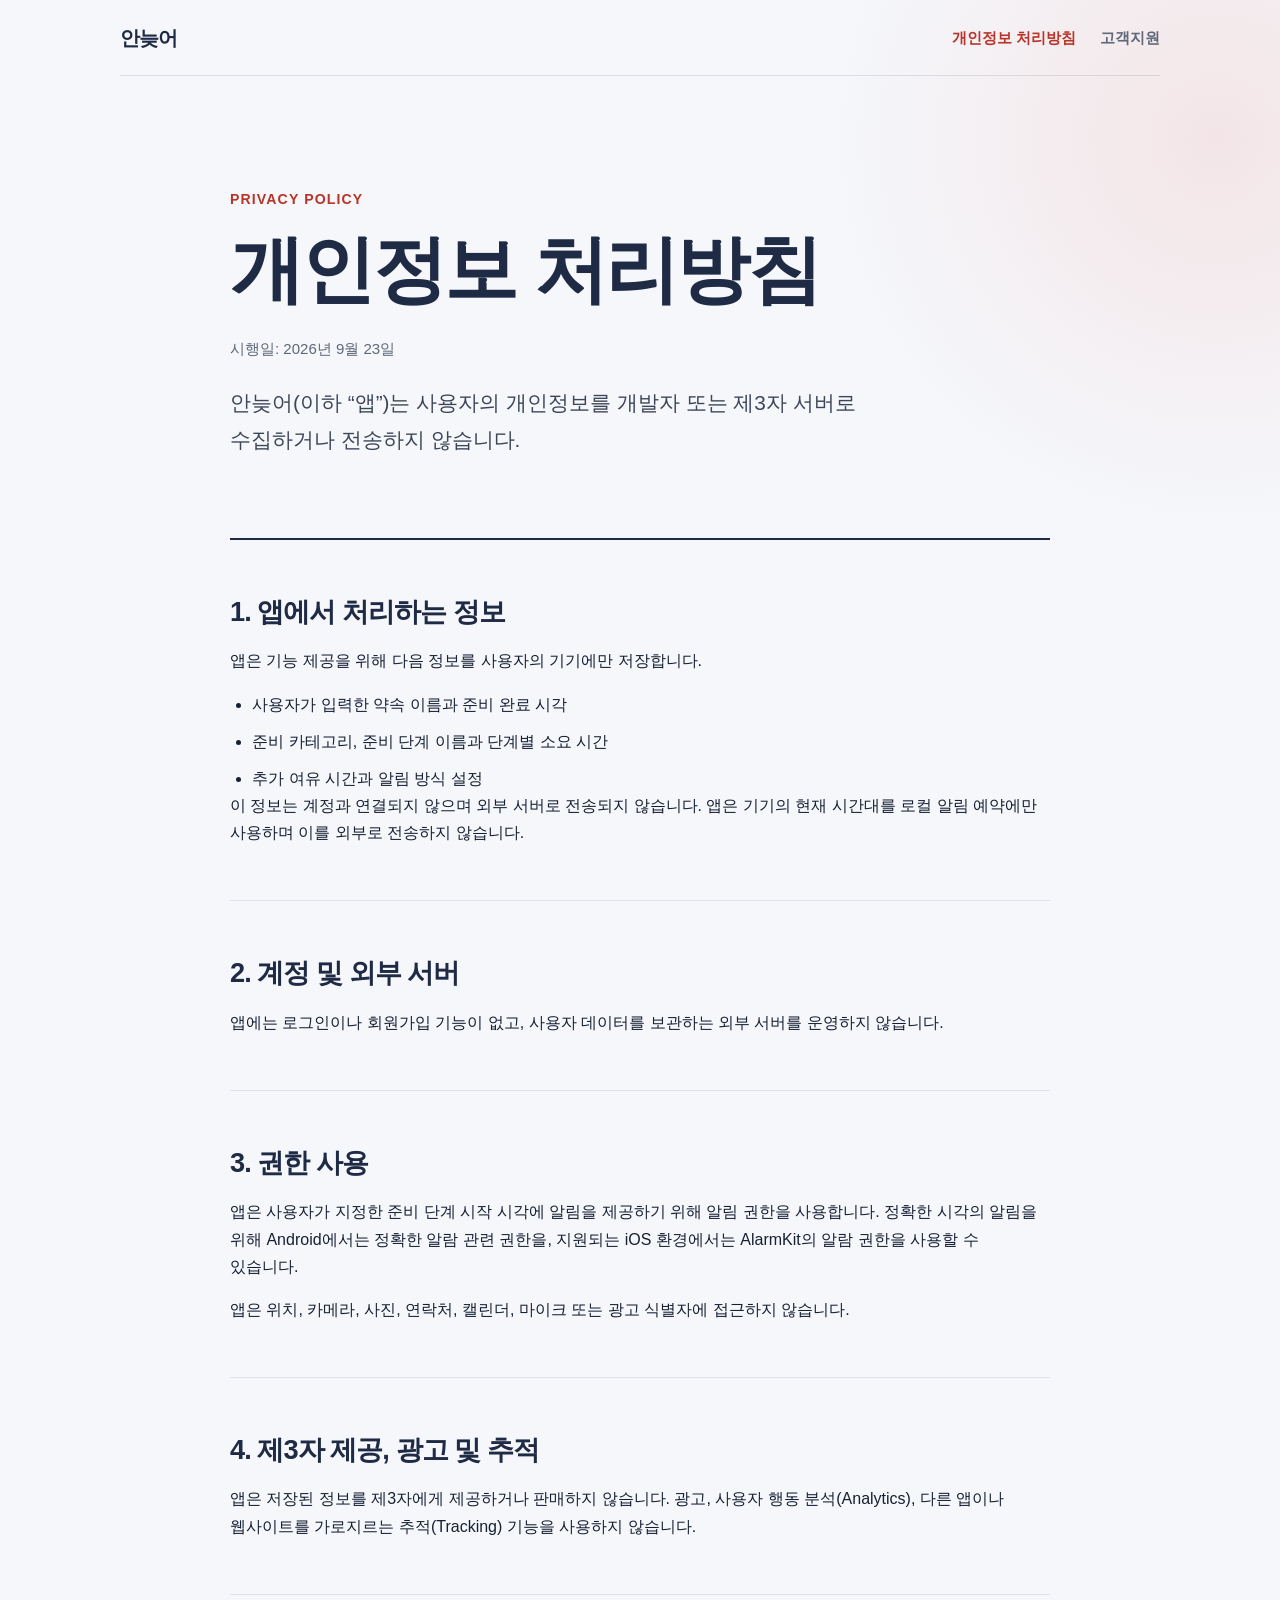
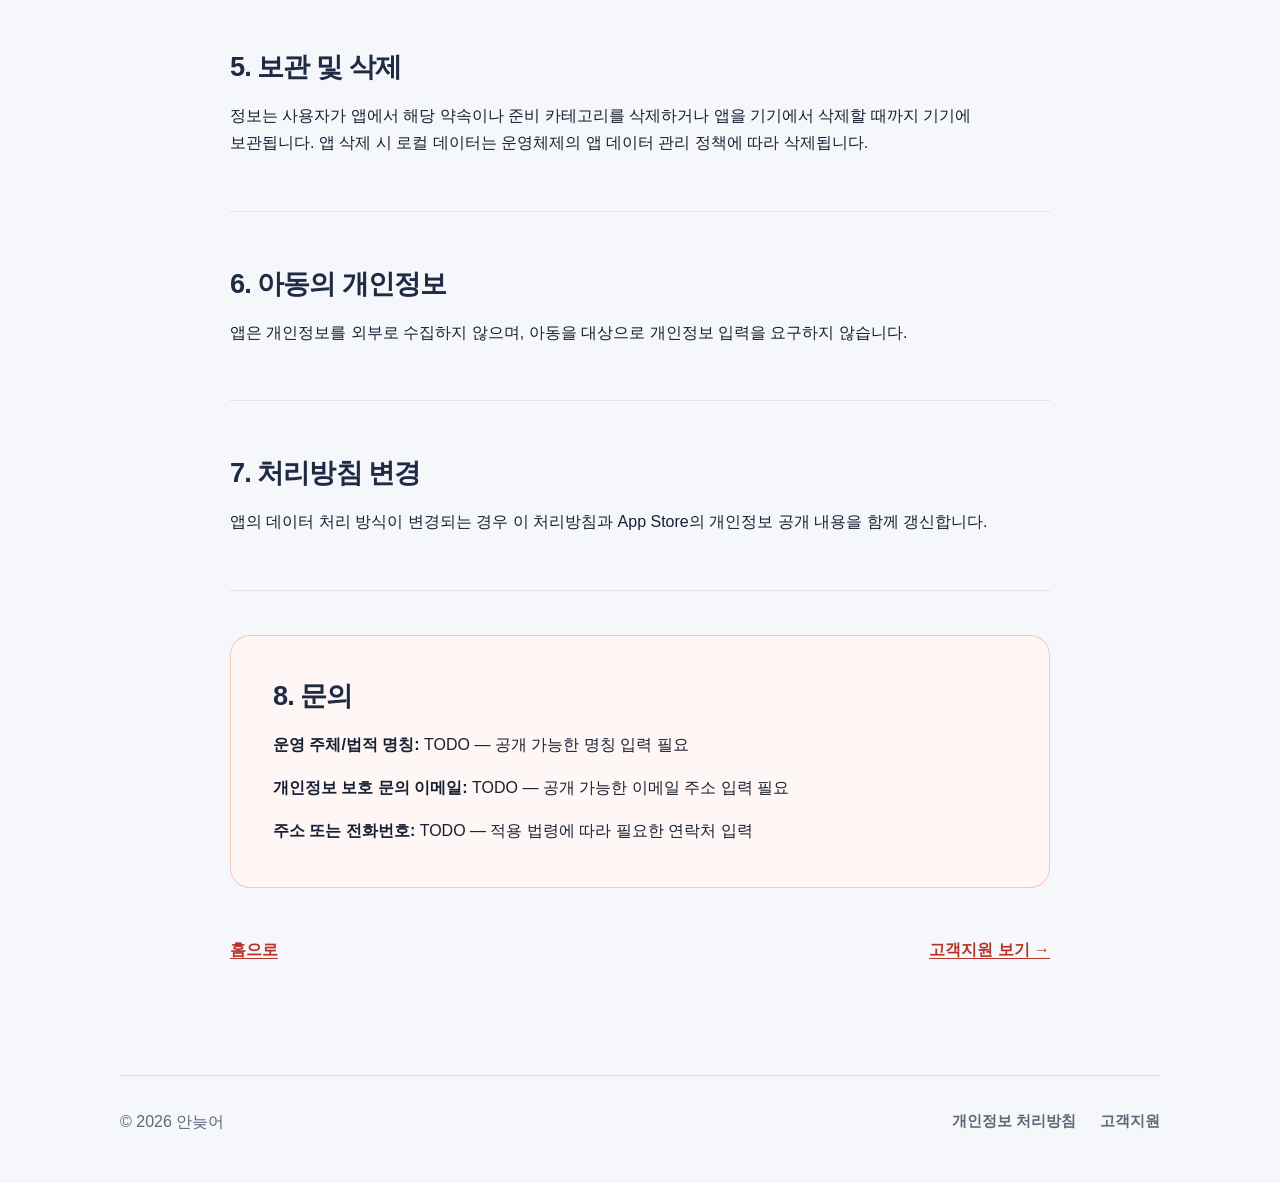
==== privacy-policy/index.html @ 20ddfb74 "feat: add app support pages" ====
<!doctype html>
<html lang="ko">
<head>
  <meta charset="utf-8">
  <meta name="viewport" content="width=device-width, initial-scale=1">
  <meta name="description" content="안늦어 앱 개인정보 처리방침입니다.">
  <title>개인정보 처리방침 | 안늦어</title>
  <link rel="stylesheet" href="../assets/style.css">
</head>
<body>
  <header class="site-header">
    <a class="brand" href="../" aria-label="안늦어 홈">안늦어</a>
    <nav aria-label="주요 메뉴">
      <a href="./" aria-current="page">개인정보 처리방침</a>
      <a href="../support/">고객지원</a>
    </nav>
  </header>

  <main class="document">
    <header class="document-header">
      <p class="eyebrow">Privacy Policy</p>
      <h1>개인정보 처리방침</h1>
      <p class="effective-date">시행일: 2026년 9월 23일</p>
      <p class="lead">안늦어(이하 “앱”)는 사용자의 개인정보를 개발자 또는 제3자 서버로 수집하거나 전송하지 않습니다.</p>
    </header>

    <article>
      <section>
        <h2>1. 앱에서 처리하는 정보</h2>
        <p>앱은 기능 제공을 위해 다음 정보를 사용자의 기기에만 저장합니다.</p>
        <ul>
          <li>사용자가 입력한 약속 이름과 준비 완료 시각</li>
          <li>준비 카테고리, 준비 단계 이름과 단계별 소요 시간</li>
          <li>추가 여유 시간과 알림 방식 설정</li>
        </ul>
        <p>이 정보는 계정과 연결되지 않으며 외부 서버로 전송되지 않습니다. 앱은 기기의 현재 시간대를 로컬 알림 예약에만 사용하며 이를 외부로 전송하지 않습니다.</p>
      </section>

      <section>
        <h2>2. 계정 및 외부 서버</h2>
        <p>앱에는 로그인이나 회원가입 기능이 없고, 사용자 데이터를 보관하는 외부 서버를 운영하지 않습니다.</p>
      </section>

      <section>
        <h2>3. 권한 사용</h2>
        <p>앱은 사용자가 지정한 준비 단계 시작 시각에 알림을 제공하기 위해 알림 권한을 사용합니다. 정확한 시각의 알림을 위해 Android에서는 정확한 알람 관련 권한을, 지원되는 iOS 환경에서는 AlarmKit의 알람 권한을 사용할 수 있습니다.</p>
        <p>앱은 위치, 카메라, 사진, 연락처, 캘린더, 마이크 또는 광고 식별자에 접근하지 않습니다.</p>
      </section>

      <section>
        <h2>4. 제3자 제공, 광고 및 추적</h2>
        <p>앱은 저장된 정보를 제3자에게 제공하거나 판매하지 않습니다. 광고, 사용자 행동 분석(Analytics), 다른 앱이나 웹사이트를 가로지르는 추적(Tracking) 기능을 사용하지 않습니다.</p>
      </section>

      <section>
        <h2>5. 보관 및 삭제</h2>
        <p>정보는 사용자가 앱에서 해당 약속이나 준비 카테고리를 삭제하거나 앱을 기기에서 삭제할 때까지 기기에 보관됩니다. 앱 삭제 시 로컬 데이터는 운영체제의 앱 데이터 관리 정책에 따라 삭제됩니다.</p>
      </section>

      <section>
        <h2>6. 아동의 개인정보</h2>
        <p>앱은 개인정보를 외부로 수집하지 않으며, 아동을 대상으로 개인정보 입력을 요구하지 않습니다.</p>
      </section>

      <section>
        <h2>7. 처리방침 변경</h2>
        <p>앱의 데이터 처리 방식이 변경되는 경우 이 처리방침과 App Store의 개인정보 공개 내용을 함께 갱신합니다.</p>
      </section>

      <section class="contact-panel">
        <h2>8. 문의</h2>
        <p><strong>운영 주체/법적 명칭:</strong> TODO — 공개 가능한 명칭 입력 필요</p>
        <p><strong>개인정보 보호 문의 이메일:</strong> TODO — 공개 가능한 이메일 주소 입력 필요</p>
        <p><strong>주소 또는 전화번호:</strong> TODO — 적용 법령에 따라 필요한 연락처 입력</p>
      </section>
    </article>

    <nav class="related-links" aria-label="관련 안내">
      <a href="../">홈으로</a>
      <a href="../support/">고객지원 보기 <span aria-hidden="true">→</span></a>
    </nav>
  </main>

  <footer>
    <p>© 2026 안늦어</p>
    <div>
      <a href="./">개인정보 처리방침</a>
      <a href="../support/">고객지원</a>
    </div>
  </footer>
</body>
</html>
---- assets/style.css ----
:root {
  color-scheme: light;
  --ink: #172033;
  --muted: #5f6878;
  --line: #dfe3eb;
  --paper: #ffffff;
  --soft: #f5f7fb;
  --accent: #e55342;
  --accent-dark: #b93428;
  --navy: #1f2a44;
  font-family: -apple-system, BlinkMacSystemFont, "Apple SD Gothic Neo", "Noto Sans KR", "Malgun Gothic", sans-serif;
}

* {
  box-sizing: border-box;
}

html {
  background: var(--soft);
  color: var(--ink);
  font-size: 16px;
  line-height: 1.7;
  -webkit-text-size-adjust: 100%;
}

body {
  margin: 0;
  min-width: 320px;
  background:
    radial-gradient(circle at 95% 5%, rgba(229, 83, 66, 0.11), transparent 24rem),
    var(--soft);
}

a {
  color: inherit;
  text-underline-offset: 0.2em;
}

a:focus-visible,
summary:focus-visible {
  outline: 3px solid rgba(229, 83, 66, 0.45);
  outline-offset: 4px;
  border-radius: 4px;
}

.site-header,
main,
footer {
  width: min(100% - 40px, 1040px);
  margin-inline: auto;
}

.site-header {
  min-height: 76px;
  display: flex;
  align-items: center;
  justify-content: space-between;
  gap: 24px;
  border-bottom: 1px solid rgba(31, 42, 68, 0.12);
}

.brand {
  color: var(--navy);
  font-size: 1.25rem;
  font-weight: 850;
  letter-spacing: -0.04em;
  text-decoration: none;
}

.site-header nav,
footer div {
  display: flex;
  flex-wrap: wrap;
  gap: 10px 24px;
}

.site-header nav a,
footer a {
  color: var(--muted);
  font-size: 0.94rem;
  font-weight: 650;
  text-decoration: none;
}

.site-header nav a:hover,
.site-header nav a[aria-current="page"],
footer a:hover {
  color: var(--accent-dark);
}

main {
  padding-block: clamp(56px, 9vw, 112px);
}

.hero {
  max-width: 760px;
  padding-block: clamp(28px, 4vw, 56px);
}

.eyebrow {
  margin: 0 0 10px;
  color: var(--accent-dark);
  font-size: 0.88rem;
  font-weight: 800;
  letter-spacing: 0.08em;
  text-transform: uppercase;
}

h1,
h2 {
  color: var(--navy);
  line-height: 1.3;
  letter-spacing: -0.035em;
}

h1 {
  margin: 0;
  font-size: clamp(2.6rem, 9vw, 5.8rem);
  font-weight: 900;
}

.document h1 {
  font-size: clamp(2.2rem, 7vw, 4.6rem);
}

h2 {
  margin: 0 0 18px;
  font-size: clamp(1.3rem, 3vw, 1.7rem);
}

p,
li {
  word-break: keep-all;
  overflow-wrap: anywhere;
}

.lead {
  max-width: 700px;
  margin: 24px 0 0;
  color: #3d4658;
  font-size: clamp(1.08rem, 2.5vw, 1.3rem);
  line-height: 1.75;
}

.link-grid {
  display: grid;
  grid-template-columns: repeat(2, minmax(0, 1fr));
  gap: 20px;
}

.card {
  position: relative;
  min-height: 290px;
  padding: clamp(28px, 5vw, 46px);
  border: 1px solid var(--line);
  border-radius: 24px;
  background: rgba(255, 255, 255, 0.9);
  box-shadow: 0 18px 60px rgba(31, 42, 68, 0.08);
  text-decoration: none;
  transition: transform 160ms ease, border-color 160ms ease;
}

.card:hover {
  transform: translateY(-3px);
  border-color: rgba(229, 83, 66, 0.5);
}

.card-number {
  display: inline-block;
  margin-bottom: 42px;
  color: var(--accent);
  font-size: 0.86rem;
  font-weight: 850;
  letter-spacing: 0.08em;
}

.card p {
  margin: 0;
  color: var(--muted);
}

.card-link {
  display: inline-block;
  margin-top: 28px;
  color: var(--accent-dark);
  font-weight: 800;
}

.document {
  max-width: 820px;
}

.document-header {
  padding-bottom: clamp(44px, 8vw, 80px);
  border-bottom: 2px solid var(--navy);
}

.effective-date {
  margin: 18px 0 0;
  color: var(--muted);
  font-size: 0.94rem;
}

article > section {
  padding-block: clamp(34px, 6vw, 54px);
  border-bottom: 1px solid var(--line);
}

article p {
  margin: 0 0 16px;
}

article p:last-child {
  margin-bottom: 0;
}

ul,
ol {
  margin: 16px 0 0;
  padding-left: 1.4em;
}

li + li {
  margin-top: 10px;
}

.contact-panel {
  margin-top: 44px;
  padding: clamp(28px, 5vw, 42px);
  border: 1px solid rgba(229, 83, 66, 0.3);
  border-radius: 20px;
  background: #fff7f5;
}

.faq-list {
  border-top: 1px solid var(--line);
}

details {
  border-bottom: 1px solid var(--line);
}

summary {
  cursor: pointer;
  padding: 22px 0;
  color: var(--navy);
  font-size: 1.08rem;
  font-weight: 800;
}

details > p,
details > div {
  margin: -4px 0 24px;
  color: var(--muted);
}

.related-links {
  display: flex;
  justify-content: space-between;
  gap: 24px;
  padding-top: 48px;
}

.related-links a {
  color: var(--accent-dark);
  font-weight: 800;
}

footer {
  display: flex;
  justify-content: space-between;
  gap: 24px;
  padding-block: 32px 48px;
  border-top: 1px solid rgba(31, 42, 68, 0.12);
  color: var(--muted);
}

footer p {
  margin: 0;
}

@media (max-width: 680px) {
  .site-header {
    align-items: flex-start;
    flex-direction: column;
    padding-block: 20px;
  }

  .site-header nav {
    gap: 8px 18px;
  }

  main {
    padding-block: 46px 72px;
  }

  .link-grid {
    grid-template-columns: 1fr;
  }

  .card {
    min-height: 240px;
  }

  .related-links,
  footer {
    align-items: flex-start;
    flex-direction: column;
  }
}

@media (prefers-reduced-motion: reduce) {
  * {
    scroll-behavior: auto !important;
    transition: none !important;
  }
}
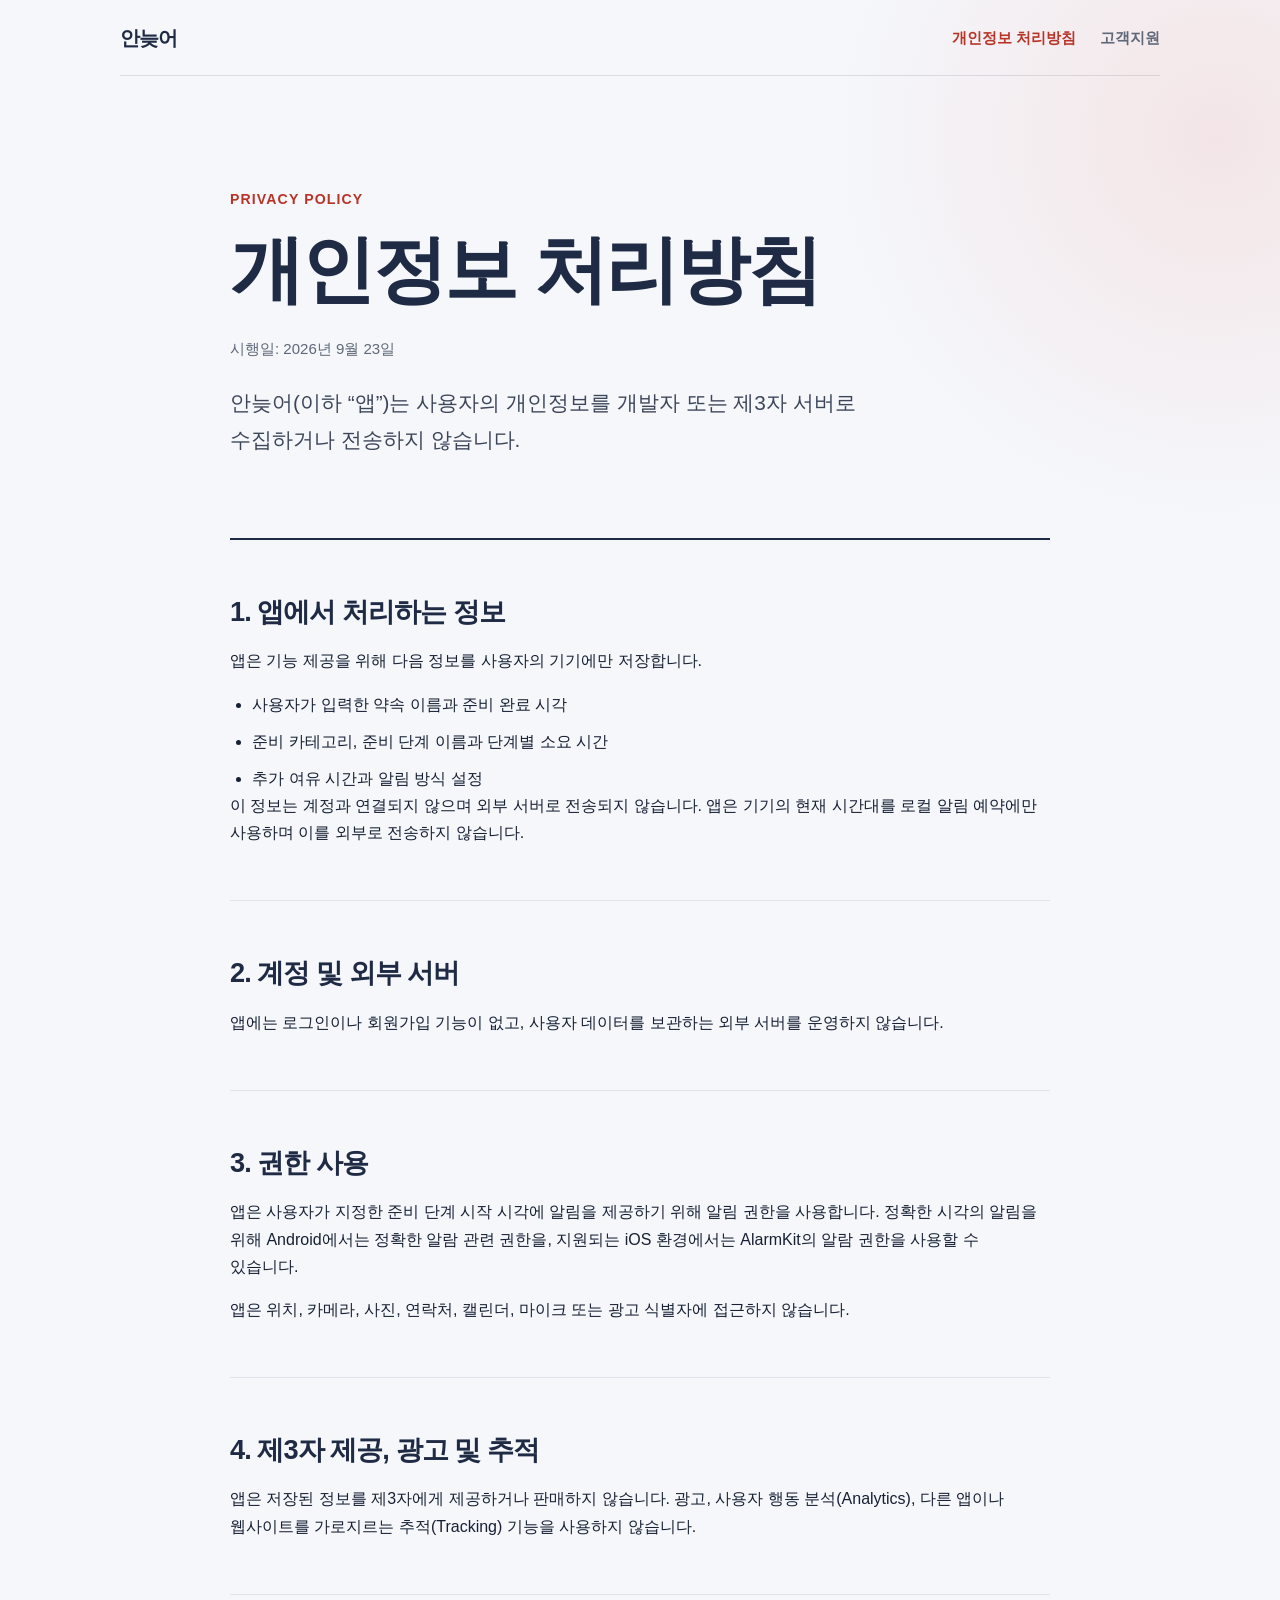
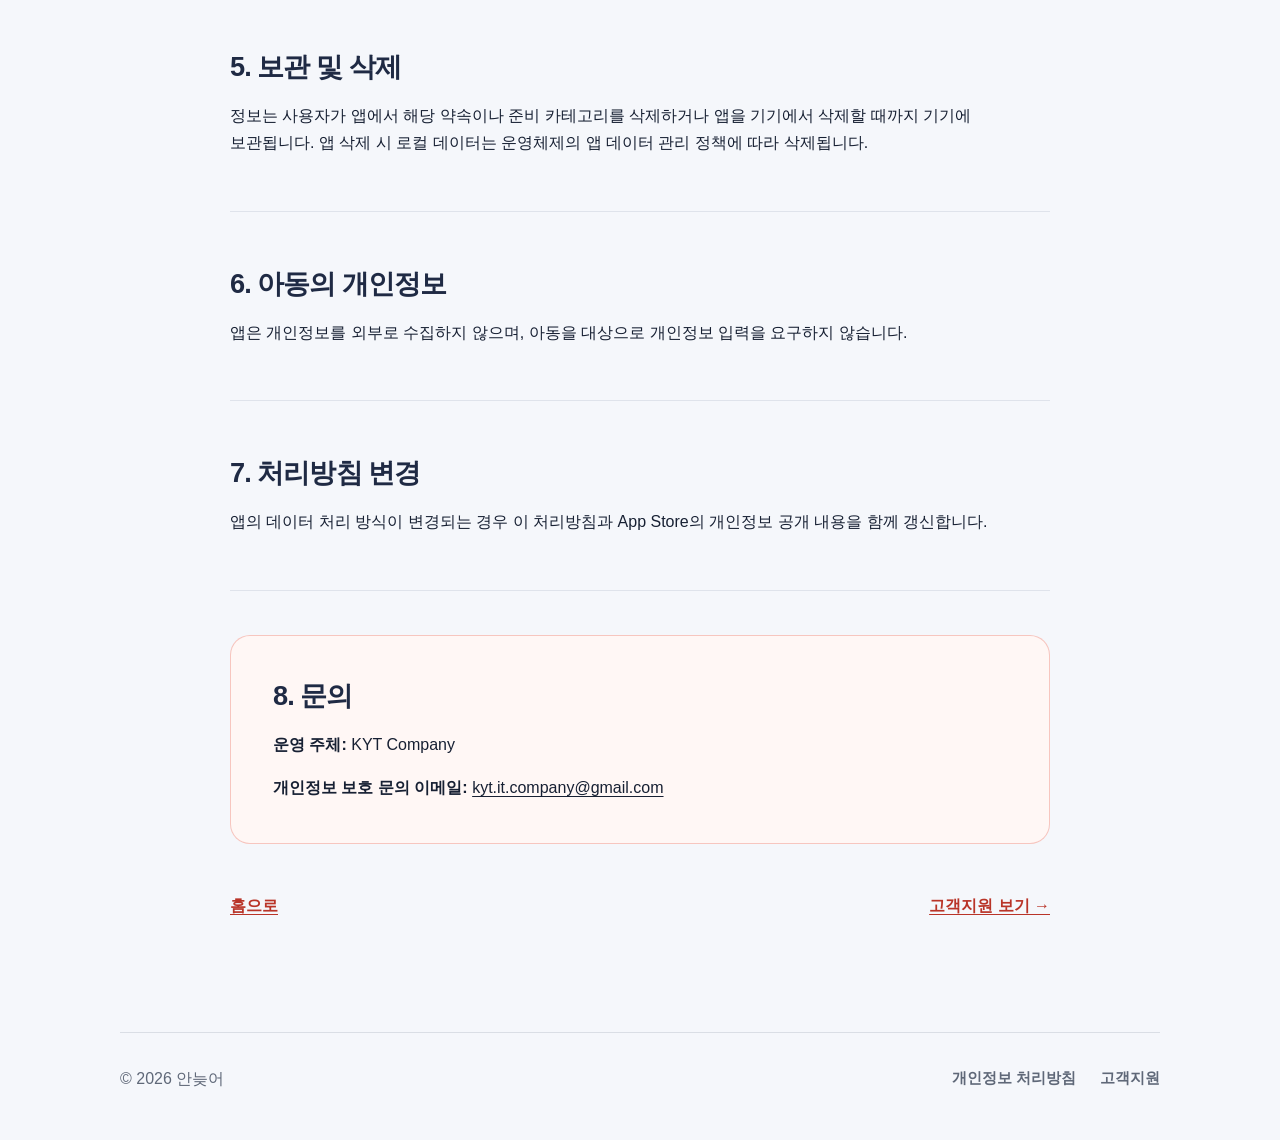
==== commit c3487588: "fix: finalize public contact details" ====
--- a/privacy-policy/index.html
+++ b/privacy-policy/index.html
@@ -69,9 +69,8 @@
 
       <section class="contact-panel">
         <h2>8. 문의</h2>
-        <p><strong>운영 주체/법적 명칭:</strong> TODO — 공개 가능한 명칭 입력 필요</p>
-        <p><strong>개인정보 보호 문의 이메일:</strong> TODO — 공개 가능한 이메일 주소 입력 필요</p>
-        <p><strong>주소 또는 전화번호:</strong> TODO — 적용 법령에 따라 필요한 연락처 입력</p>
+        <p><strong>운영 주체:</strong> KYT Company</p>
+        <p><strong>개인정보 보호 문의 이메일:</strong> <a href="mailto:kyt.it.company@gmail.com">kyt.it.company@gmail.com</a></p>
       </section>
     </article>
 
